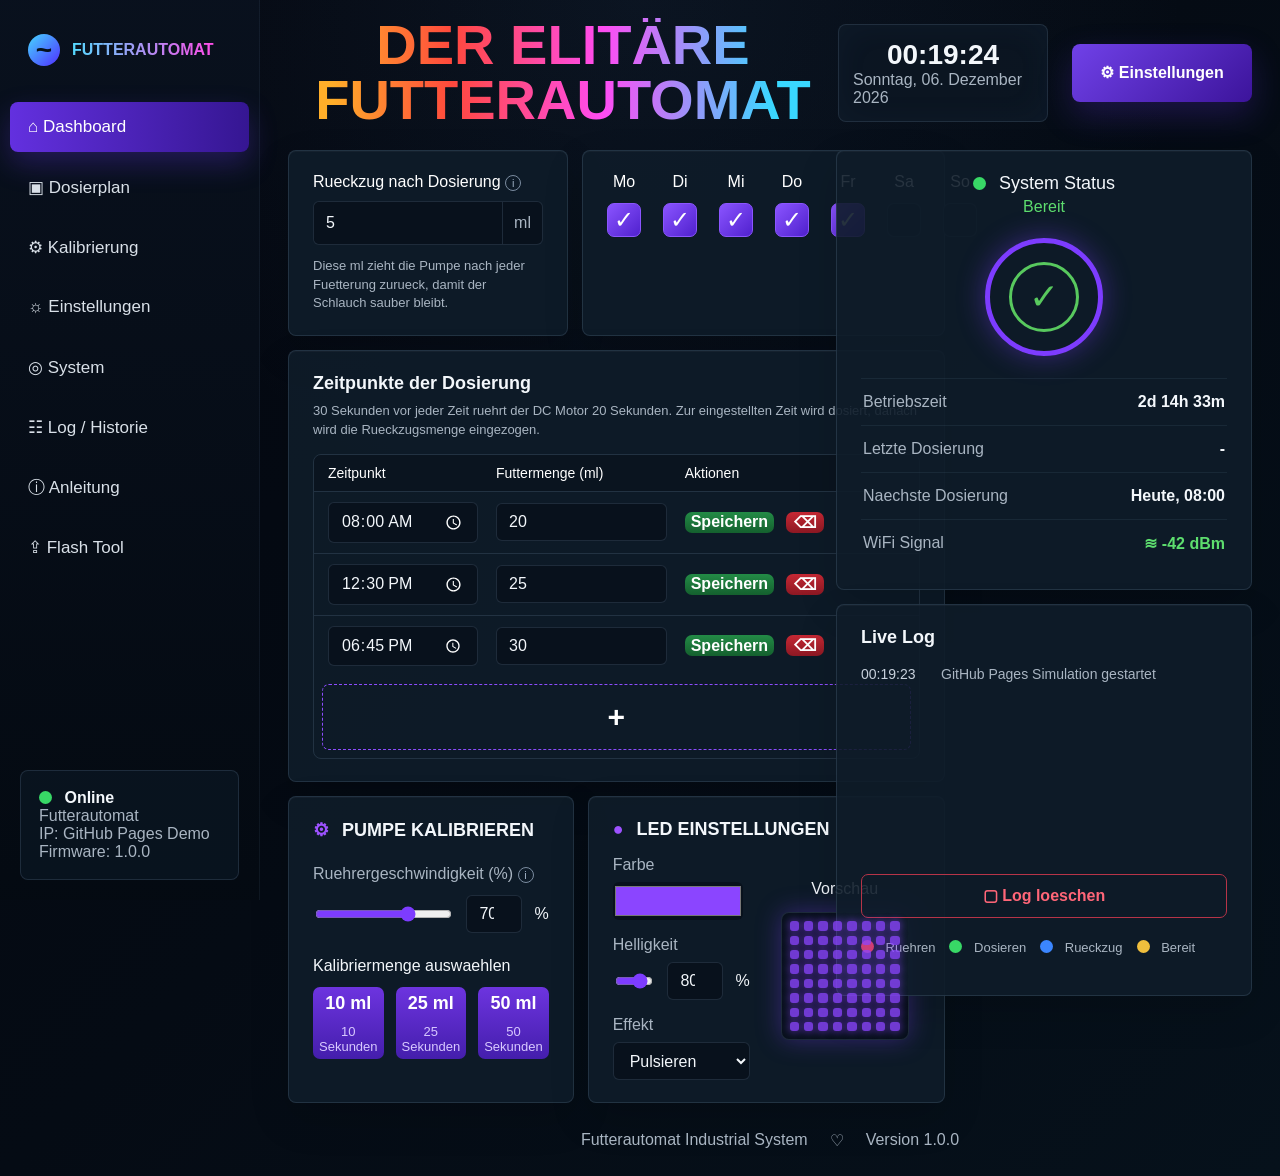
==== docs/index.html @ b5a3da0c "Add files via upload" ====
<!doctype html>
<html lang="de">
<head>
  <meta charset="utf-8">
  <meta name="viewport" content="width=device-width, initial-scale=1">
  <title>Futterautomat Vita</title>
  <link rel="stylesheet" href="styles.css">
</head>
<body>
  <aside class="sidebar">
    <div class="brand">
      <div class="brand-mark">~</div>
      <span>FUTTERAUTOMAT</span>
    </div>
    <nav>
      <a class="nav-item link-item active" href="#dashboard">⌂ Dashboard</a>
      <a class="nav-item link-item" href="#dosierplan">▣ Dosierplan</a>
      <a class="nav-item link-item" href="#kalibrierung">⚙ Kalibrierung</a>
      <a class="nav-item link-item" href="#led-einstellungen">☼ Einstellungen</a>
      <a class="nav-item link-item" href="#system">◎ System</a>
      <a class="nav-item link-item" href="#live-log">☷ Log / Historie</a>
      <a class="nav-item link-item" href="anleitung.html">ⓘ Anleitung</a>
      <a class="nav-item link-item" href="flash.html">⇪ Flash Tool</a>
    </nav>
    <div class="device-card">
      <strong><span class="dot green"></span> Online</strong>
      <p>Futterautomat</p>
      <p>IP: <span id="ip">localhost</span></p>
      <p>Firmware: <span id="firmware">1.0.0</span></p>
    </div>
  </aside>

  <main class="shell">
    <section class="hero">
      <div></div>
      <h1>DER ELITÄRE<br>FUTTERAUTOMAT</h1>
      <div class="time-card">
        <strong id="clock">--:--:--</strong>
        <span id="date">--</span>
      </div>
      <a class="settings-btn" href="#led-einstellungen">⚙ Einstellungen</a>
    </section>

    <section class="dashboard" id="dashboard">
      <div class="main-column">
        <section class="top-grid">
          <article class="panel compact">
            <label class="field-title">Rueckzug nach Dosierung <span class="info">i</span></label>
            <div class="input-unit">
              <input id="tubeML" type="number" min="0" step="0.1">
              <span>ml</span>
            </div>
            <p class="hint">Diese ml zieht die Pumpe nach jeder Fuetterung zurueck, damit der Schlauch sauber bleibt.</p>
          </article>

          <article class="panel days-panel">
            <div class="days" id="days"></div>
          </article>
        </section>

        <article class="panel plan-panel" id="dosierplan">
          <h2>Zeitpunkte der Dosierung</h2>
          <p class="plan-note">30 Sekunden vor jeder Zeit ruehrt der DC Motor 20 Sekunden. Zur eingestellten Zeit wird dosiert, danach wird die Rueckzugsmenge eingezogen.</p>
          <div class="plan-table">
            <div class="plan-head">
              <span>Zeitpunkt</span>
              <span>Futtermenge (ml)</span>
              <span>Aktionen</span>
            </div>
            <div id="jobs"></div>
            <button class="add-slot" id="addJobBtn">+</button>
          </div>
        </article>

        <section class="bottom-grid">
          <article class="panel calibrate" id="kalibrierung">
            <h2><span class="purple-icon">⚙</span> PUMPE KALIBRIEREN</h2>
            <label class="range-label">Ruehrergeschwindigkeit (%) <span class="info">i</span></label>
            <div class="range-row">
              <input id="mixerSpeed" type="range" min="0" max="100" step="1">
              <input class="small-number" id="mixerSpeedNumber" type="number" min="0" max="100" step="1">
              <span>%</span>
            </div>
            <p>Kalibriermenge auswaehlen</p>
            <div class="cal-buttons">
              <button data-cal="10">10 ml <small>10 Sekunden</small></button>
              <button data-cal="25">25 ml <small>25 Sekunden</small></button>
              <button data-cal="50">50 ml <small>50 Sekunden</small></button>
            </div>
          </article>

          <article class="panel led-panel" id="led-einstellungen">
            <h2><span class="purple-icon">●</span> LED EINSTELLUNGEN</h2>
            <div class="led-grid">
              <div>
                <label>Farbe</label>
                <input id="ledColor" class="color-strip" type="color">
                <label>Helligkeit</label>
                <div class="range-row">
                  <input id="ledBrightness" type="range" min="0" max="100">
                  <input class="small-number" id="ledBrightnessNumber" type="number" min="0" max="100">
                  <span>%</span>
                </div>
                <label>Effekt</label>
                <select id="ledEffect">
                  <option>Pulsieren</option>
                  <option>Dauerlicht</option>
                  <option>Atmen</option>
                  <option>Statusfarben</option>
                </select>
              </div>
              <div class="preview">
                <span>Vorschau</span>
                <div class="led-matrix" id="ledMatrix"></div>
              </div>
            </div>
          </article>
        </section>
      </div>

      <aside class="right-column">
        <article class="panel status-panel" id="system">
          <h2><span class="dot green"></span> System Status</h2>
          <strong id="status">Bereit</strong>
          <div class="status-ring"><span>✓</span></div>
          <div class="stat-row"><span>Betriebszeit</span><strong id="uptime">2d 14h 32m</strong></div>
          <div class="stat-row"><span>Letzte Dosierung</span><strong id="lastDose">Heute, 12:30</strong></div>
          <div class="stat-row"><span>Naechste Dosierung</span><strong id="nextDose">Heute, 18:45</strong></div>
          <div class="stat-row"><span>WiFi Signal</span><strong class="wifi">≋ -42 dBm</strong></div>
        </article>

        <article class="panel log-panel" id="live-log">
          <h2>Live Log</h2>
          <div class="log" id="log"></div>
          <button class="clear-log" id="clearLogBtn">▢ Log loeschen</button>
          <div class="legend">
            <span><i class="red"></i> Ruehren</span>
            <span><i class="green-bg"></i> Dosieren</span>
            <span><i class="blue"></i> Rueckzug</span>
            <span><i class="yellow"></i> Bereit</span>
          </div>
        </article>
      </aside>
    </section>

    <footer>Futterautomat Industrial System <span>♡</span> Version 1.0.0</footer>
  </main>

  <script src="app.js"></script>
</body>
</html>
---- docs/styles.css ----
:root {
  color-scheme: dark;
  --bg: #050b14;
  --sidebar: #07101c;
  --panel: rgba(15, 28, 42, 0.9);
  --panel-soft: rgba(12, 23, 35, 0.86);
  --line: rgba(111, 136, 165, 0.22);
  --line-strong: rgba(158, 92, 255, 0.7);
  --text: #f3f7fb;
  --muted: #a9b5c2;
  --purple: #7d3cff;
  --purple-2: #4b23b8;
  --green: #38d866;
  --red: #e53e48;
  --blue: #3b86ff;
  --yellow: #f0bf3d;
}

* {
  box-sizing: border-box;
}

body {
  min-height: 100vh;
  margin: 0;
  background:
    radial-gradient(circle at 50% 0%, rgba(49, 87, 126, 0.14), transparent 34rem),
    linear-gradient(135deg, #050811, var(--bg) 48%, #06111b);
  color: var(--text);
  font-family: Inter, Arial, Helvetica, sans-serif;
  letter-spacing: 0;
}

button,
input,
select {
  font: inherit;
}

button {
  cursor: pointer;
}

.sidebar {
  position: fixed;
  inset: 0 auto 0 0;
  width: 260px;
  display: flex;
  flex-direction: column;
  padding: 28px 10px 20px;
  background: linear-gradient(180deg, rgba(9, 17, 30, 0.98), rgba(4, 10, 18, 0.98));
  border-right: 1px solid rgba(80, 101, 130, 0.14);
}

.brand {
  display: flex;
  align-items: center;
  gap: 12px;
  padding: 6px 18px 36px;
  color: #8bd6ff;
  font-weight: 800;
}

.brand span {
  background: linear-gradient(90deg, #54d9ff, #ff4be8);
  -webkit-background-clip: text;
  color: transparent;
}

.brand-mark {
  display: grid;
  place-items: center;
  width: 32px;
  height: 32px;
  border-radius: 50%;
  background: linear-gradient(135deg, #46d6ff, #4f2eff);
  color: #06111b;
  font-size: 28px;
  font-weight: 900;
}

nav {
  display: grid;
  gap: 10px;
}

.nav-item {
  min-height: 50px;
  display: flex;
  align-items: center;
  padding: 0 18px;
  border: 0;
  border-radius: 8px;
  background: transparent;
  color: #d9e0e8;
  font-size: 17px;
  text-align: left;
}

.link-item {
  text-decoration: none;
}

.nav-item.active {
  background: linear-gradient(90deg, #6330df, #351692);
  box-shadow: 0 12px 28px rgba(97, 49, 223, 0.3);
  color: white;
}

.device-card {
  margin: auto 10px 0;
  padding: 18px;
  border: 1px solid var(--line);
  border-radius: 8px;
  background: rgba(10, 22, 34, 0.8);
}

.device-card p,
.hint,
footer,
.stat-row span,
.log div,
label {
  color: var(--muted);
}

.dot,
.legend i {
  display: inline-block;
  width: 13px;
  height: 13px;
  margin-right: 8px;
  border-radius: 50%;
  vertical-align: -1px;
}

.green,
.green-bg {
  background: var(--green);
}

.red {
  background: var(--red);
}

.blue {
  background: var(--blue);
}

.yellow {
  background: var(--yellow);
}

.shell {
  min-height: 100vh;
  margin-left: 260px;
  padding: 18px 28px 26px;
}

.hero {
  display: grid;
  grid-template-columns: 1fr minmax(360px, 540px) 210px 180px;
  align-items: center;
  gap: 24px;
  margin-bottom: 22px;
}

h1,
h2,
p {
  margin: 0;
}

h1 {
  font-size: clamp(36px, 4.7vw, 56px);
  line-height: 0.98;
  text-align: center;
  font-weight: 900;
  background: linear-gradient(90deg, #ffae29 4%, #ff483d 28%, #ff4cf3 58%, #39d8ff 92%);
  -webkit-background-clip: text;
  color: transparent;
}

h2 {
  font-size: 18px;
  font-weight: 650;
}

.time-card {
  min-height: 94px;
  display: grid;
  place-items: center;
  padding: 14px;
  border: 1px solid var(--line);
  border-radius: 8px;
  background: var(--panel-soft);
  box-shadow: inset 0 0 34px rgba(94, 139, 177, 0.05);
}

.time-card strong {
  font-size: 28px;
}

.time-card span {
  color: var(--muted);
}

.settings-btn {
  min-height: 58px;
  display: flex;
  align-items: center;
  justify-content: center;
  border: 0;
  border-radius: 8px;
  background: linear-gradient(135deg, #7041e8, #3c149b);
  color: white;
  font-weight: 700;
  text-decoration: none;
  box-shadow: 0 13px 32px rgba(97, 49, 223, 0.25);
}

.dashboard {
  display: grid;
  grid-template-columns: minmax(0, 1fr) 416px;
  gap: 14px;
}

.main-column {
  display: grid;
  gap: 14px;
}

.top-grid {
  display: grid;
  grid-template-columns: 280px minmax(0, 1fr);
  gap: 14px;
}

.bottom-grid {
  display: grid;
  grid-template-columns: 1fr 1fr;
  gap: 14px;
}

.right-column {
  display: grid;
  gap: 14px;
  align-content: start;
}

.panel {
  border: 1px solid var(--line);
  border-radius: 8px;
  background: var(--panel);
  box-shadow: inset 0 1px 0 rgba(255, 255, 255, 0.03), 0 16px 40px rgba(0, 0, 0, 0.14);
}

.compact,
.days-panel,
.calibrate,
.led-panel,
.status-panel,
.log-panel,
.plan-panel {
  padding: 22px 24px;
}

.field-title {
  display: block;
  margin-bottom: 10px;
  color: white;
  font-size: 16px;
}

.info {
  display: inline-grid;
  place-items: center;
  width: 16px;
  height: 16px;
  border: 1px solid #7b8ca0;
  border-radius: 50%;
  color: #9fb0c4;
  font-size: 11px;
}

.input-unit {
  display: grid;
  grid-template-columns: 1fr 40px;
  border: 1px solid var(--line);
  border-radius: 6px;
  overflow: hidden;
  background: #08111c;
}

.input-unit input,
.input-unit span {
  min-height: 42px;
  border: 0;
}

.input-unit span {
  display: grid;
  place-items: center;
  border-left: 1px solid var(--line);
  color: var(--muted);
}

input,
select {
  min-width: 0;
  min-height: 38px;
  border: 1px solid var(--line);
  border-radius: 6px;
  background: #08111c;
  color: var(--text);
  padding: 8px 12px;
}

.hint {
  margin-top: 12px;
  font-size: 13px;
  line-height: 1.45;
}

.days {
  display: grid;
  grid-template-columns: repeat(7, 1fr);
  gap: 22px;
  align-items: center;
}

.day-wrap {
  display: grid;
  justify-items: center;
  gap: 12px;
  color: white;
}

.day {
  width: 34px;
  height: 34px;
  border: 1px solid var(--line);
  border-radius: 7px;
  background: #07101b;
  color: transparent;
  font-size: 0;
}

.day.active {
  border-color: #8b55ff;
  background: linear-gradient(135deg, #8a54ff, #5021ce);
  color: white;
  font-size: 24px;
  line-height: 1;
}

.plan-panel h2 {
  margin-bottom: 8px;
}

.plan-note {
  margin-bottom: 14px;
  color: var(--muted);
  font-size: 13px;
  line-height: 1.45;
}

.plan-table {
  overflow: hidden;
  border: 1px solid var(--line);
  border-radius: 8px;
}

.plan-head,
.plan-row {
  display: grid;
  grid-template-columns: minmax(150px, 1fr) minmax(160px, 1.3fr) 220px;
  gap: 18px;
  align-items: center;
  padding: 10px 14px;
}

.plan-head {
  color: white;
  background: rgba(9, 17, 27, 0.58);
  font-size: 14px;
}

.plan-row {
  border-top: 1px solid var(--line);
}

.actions {
  display: flex;
  gap: 12px;
}

.actions button,
.add-slot,
.cal-buttons button {
  border: 0;
  border-radius: 7px;
  color: white;
  font-weight: 650;
}

.save-job {
  min-width: 88px;
  background: linear-gradient(180deg, #238b46, #14602e);
}

.danger {
  width: 38px;
  background: linear-gradient(180deg, #c62834, #8d1823);
}

.add-slot {
  width: calc(100% - 16px);
  min-height: 66px;
  margin: 8px;
  border: 1px dashed #8d4cff;
  background: transparent;
  color: white;
  font-size: 30px;
}

.purple-icon {
  color: #9d52ff;
  margin-right: 8px;
}

.range-label,
.calibrate p {
  display: block;
  margin: 24px 0 12px;
}

.range-row {
  display: grid;
  grid-template-columns: 1fr 56px auto;
  gap: 12px;
  align-items: center;
}

input[type="range"] {
  min-height: auto;
  padding: 0;
  accent-color: var(--purple);
}

.small-number {
  text-align: center;
}

.cal-buttons {
  display: grid;
  grid-template-columns: repeat(3, 1fr);
  gap: 12px;
}

.cal-buttons button {
  min-height: 72px;
  display: grid;
  place-items: center;
  background: linear-gradient(180deg, #6d34df, #441eac);
  font-size: 18px;
}

.cal-buttons small {
  color: #d8c9ff;
  font-size: 13px;
  font-weight: 400;
}

.led-grid {
  display: grid;
  grid-template-columns: 1fr 150px;
  gap: 20px;
}

.led-grid label {
  display: block;
  margin: 16px 0 8px;
}

.color-strip {
  width: 130px;
  height: 28px;
  padding: 0;
  border: 0;
  border-radius: 6px;
  overflow: hidden;
}

.preview {
  display: grid;
  place-items: center;
  align-content: center;
  gap: 14px;
}

.led-matrix {
  width: 128px;
  height: 128px;
  display: grid;
  grid-template-columns: repeat(8, 1fr);
  grid-template-rows: repeat(8, 1fr);
  gap: 5px;
  padding: 8px;
  border: 1px solid var(--line);
  border-radius: 8px;
  background: #07101b;
  box-shadow: 0 0 24px rgba(126, 60, 255, 0.35);
}

.led-pixel {
  border-radius: 3px;
  background: var(--pixel-color, #8b45ff);
  opacity: var(--pixel-opacity, 0.8);
  box-shadow: 0 0 10px var(--pixel-color, #8b45ff);
}

.status-panel {
  min-height: 406px;
  text-align: center;
}

.status-panel h2 {
  font-weight: 500;
}

.status-panel > strong {
  display: block;
  margin-top: 4px;
  color: #5ddd6e;
  font-weight: 500;
}

.status-ring {
  width: 118px;
  height: 118px;
  display: grid;
  place-items: center;
  margin: 22px auto;
  border: 5px solid var(--purple);
  border-radius: 50%;
  box-shadow: 0 0 28px rgba(126, 60, 255, 0.4);
}

.status-ring span {
  display: grid;
  place-items: center;
  width: 70px;
  height: 70px;
  border: 3px solid #58c95e;
  border-radius: 50%;
  color: #58c95e;
  font-size: 36px;
}

.stat-row {
  display: flex;
  justify-content: space-between;
  gap: 16px;
  padding: 14px 2px;
  border-top: 1px solid rgba(111, 136, 165, 0.12);
  text-align: left;
}

.wifi {
  color: #5ddd6e;
}

.log-panel {
  min-height: 392px;
}

.log {
  min-height: 190px;
  margin-top: 18px;
  display: grid;
  align-content: start;
  gap: 12px;
  font-size: 14px;
}

.log div {
  display: grid;
  grid-template-columns: 72px 1fr;
  gap: 8px;
}

.log strong {
  color: #c9d2dd;
  font-weight: 500;
}

.clear-log {
  width: 100%;
  min-height: 44px;
  margin: 18px 0 22px;
  border: 1px solid #b63448;
  border-radius: 7px;
  background: transparent;
  color: #ff6678;
  font-weight: 650;
}

.legend {
  display: flex;
  flex-wrap: wrap;
  gap: 14px;
  color: var(--muted);
  font-size: 13px;
}

footer {
  display: flex;
  justify-content: center;
  gap: 22px;
  margin-top: 28px;
}

@media (max-width: 1220px) {
  .sidebar {
    position: static;
    width: auto;
    padding: 14px;
  }

  .sidebar nav {
    grid-template-columns: repeat(4, minmax(0, 1fr));
  }

  .device-card {
    display: none;
  }

  .shell {
    margin-left: 0;
  }

  .hero,
  .dashboard,
  .top-grid,
  .bottom-grid {
    grid-template-columns: 1fr;
  }
}

@media (max-width: 720px) {
  .shell {
    padding: 14px;
  }

  .sidebar nav {
    grid-template-columns: 1fr 1fr;
  }

  .plan-head {
    display: none;
  }

  .plan-row {
    grid-template-columns: 1fr;
  }

  .days {
    gap: 8px;
  }

  .led-grid,
  .range-row,
  .cal-buttons {
    grid-template-columns: 1fr;
  }
}
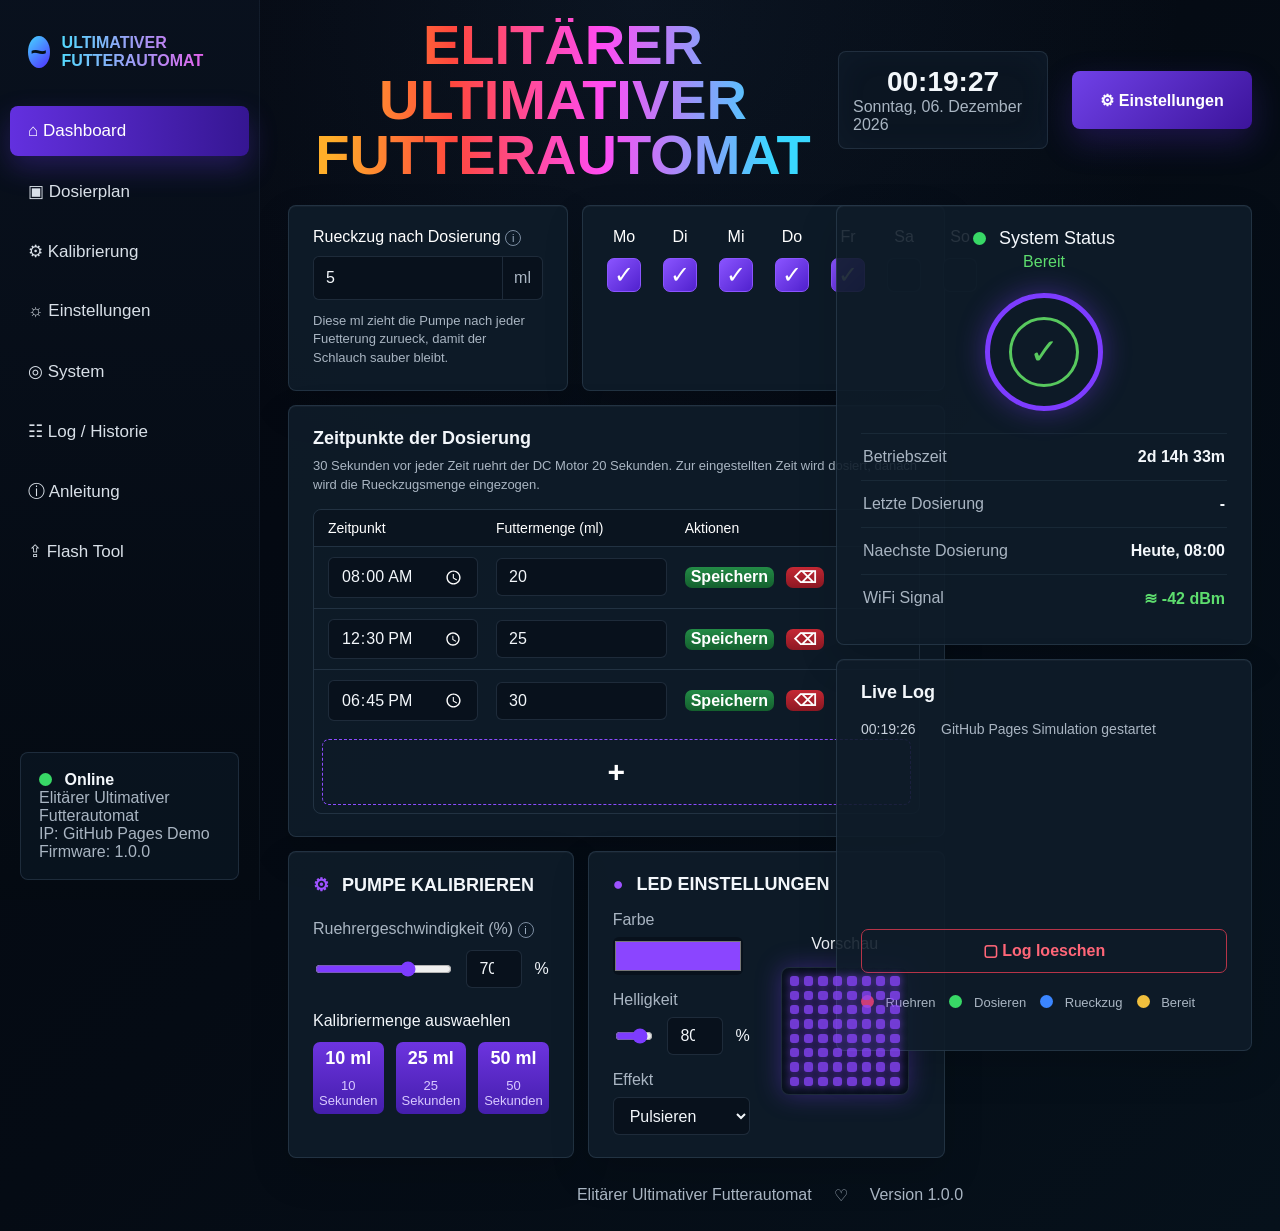
==== commit c21c652b: "Add files via upload" ====
--- a/docs/index.html
+++ b/docs/index.html
@@ -3,14 +3,14 @@
 <head>
   <meta charset="utf-8">
   <meta name="viewport" content="width=device-width, initial-scale=1">
-  <title>Futterautomat Vita</title>
+  <title>Elitärer Ultimativer Futterautomat</title>
   <link rel="stylesheet" href="styles.css">
 </head>
 <body>
   <aside class="sidebar">
     <div class="brand">
       <div class="brand-mark">~</div>
-      <span>FUTTERAUTOMAT</span>
+      <span>ULTIMATIVER FUTTERAUTOMAT</span>
     </div>
     <nav>
       <a class="nav-item link-item active" href="#dashboard">⌂ Dashboard</a>
@@ -24,7 +24,7 @@
     </nav>
     <div class="device-card">
       <strong><span class="dot green"></span> Online</strong>
-      <p>Futterautomat</p>
+      <p>Elitärer Ultimativer Futterautomat</p>
       <p>IP: <span id="ip">localhost</span></p>
       <p>Firmware: <span id="firmware">1.0.0</span></p>
     </div>
@@ -33,7 +33,7 @@
   <main class="shell">
     <section class="hero">
       <div></div>
-      <h1>DER ELITÄRE<br>FUTTERAUTOMAT</h1>
+      <h1>ELITÄRER ULTIMATIVER<br>FUTTERAUTOMAT</h1>
       <div class="time-card">
         <strong id="clock">--:--:--</strong>
         <span id="date">--</span>
@@ -143,7 +143,7 @@
       </aside>
     </section>
 
-    <footer>Futterautomat Industrial System <span>♡</span> Version 1.0.0</footer>
+    <footer>Elitärer Ultimativer Futterautomat <span>♡</span> Version 1.0.0</footer>
   </main>
 
   <script src="app.js"></script>
